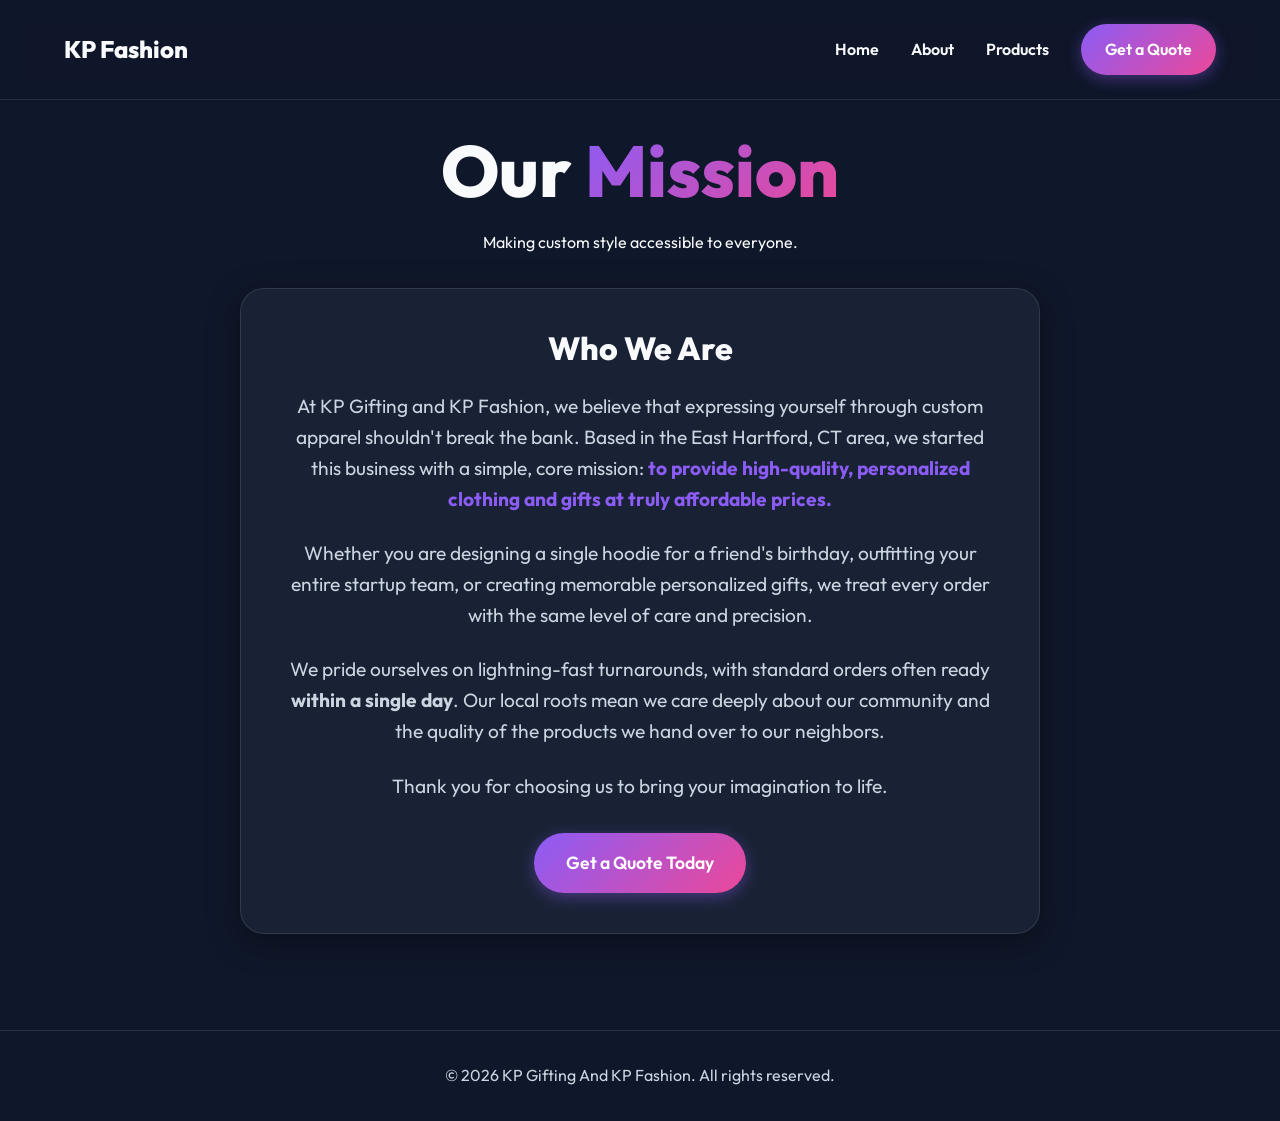
==== about.html @ 2b7a077d "Add trust elements: Pricing, Testimonials, About page, Shipping info" ====
<!DOCTYPE html>
<html lang="en">
<head>
    <meta charset="UTF-8">
    <meta name="viewport" content="width=device-width, initial-scale=1.0">
    <title>About Us - KP Gifting And KP Fashion</title>
    <link rel="preconnect" href="https://fonts.googleapis.com">
    <link rel="preconnect" href="https://fonts.gstatic.com" crossorigin>
    <link href="https://fonts.googleapis.com/css2?family=Outfit:wght@300;400;600;800&display=swap" rel="stylesheet">
    <link rel="stylesheet" href="css/styles.css">
    <style>
        .about-content {
            max-width: 800px;
            margin: 0 auto 6rem;
            text-align: center;
            font-size: 1.2rem;
            color: var(--color-text-muted);
        }
        .page-header {
            text-align: center;
            padding: 8rem 0 2rem;
        }
    </style>
</head>
<body>
    <nav class="navbar">
        <div class="logo"><a href="index.html">KP Fashion</a></div>
        <ul class="nav-links">
            <li><a href="index.html">Home</a></li>
            <li><a href="about.html">About</a></li>
            <li><a href="products.html">Products</a></li>
            <li><a href="quote.html" class="btn btn-primary">Get a Quote</a></li>
        </ul>
    </nav>

    <div class="page-header">
        <div class="container">
            <h1 class="hero-title reveal">Our <span class="gradient-text">Mission</span></h1>
            <p class="reveal">Making custom style accessible to everyone.</p>
        </div>
    </div>

    <section class="container">
        <div class="glass-card reveal about-content">
            <h2 style="font-size: 2rem; color: var(--color-text); margin-bottom: 1.5rem;">Who We Are</h2>
            <p style="margin-bottom: 1.5rem;">At KP Gifting and KP Fashion, we believe that expressing yourself through custom apparel shouldn't break the bank. Based in the East Hartford, CT area, we started this business with a simple, core mission: <strong style="color: var(--color-primary);">to provide high-quality, personalized clothing and gifts at truly affordable prices.</strong></p>
            <p style="margin-bottom: 1.5rem;">Whether you are designing a single hoodie for a friend's birthday, outfitting your entire startup team, or creating memorable personalized gifts, we treat every order with the same level of care and precision.</p>
            <p style="margin-bottom: 1.5rem;">We pride ourselves on lightning-fast turnarounds, with standard orders often ready <strong>within a single day</strong>. Our local roots mean we care deeply about our community and the quality of the products we hand over to our neighbors.</p>
            <p>Thank you for choosing us to bring your imagination to life.</p>
            
            <a href="quote.html" class="btn btn-primary btn-large mt-2">Get a Quote Today</a>
        </div>
    </section>

    <footer class="footer">
        <div class="container">
            <p>&copy; 2026 KP Gifting And KP Fashion. All rights reserved.</p>
        </div>
    </footer>

    <script src="js/main.js"></script>
</body>
</html>
---- css/styles.css ----
:root {
    --color-bg: #0f172a;
    --color-surface: rgba(30, 41, 59, 0.7);
    --color-primary: #8b5cf6;
    --color-secondary: #ec4899;
    --color-text: #f8fafc;
    --color-text-muted: #cbd5e1;
    --glass-border: rgba(255, 255, 255, 0.1);
    --glass-shadow: 0 8px 32px 0 rgba(0, 0, 0, 0.37);
    --transition: all 0.3s cubic-bezier(0.25, 0.8, 0.25, 1);
}

* {
    margin: 0;
    padding: 0;
    box-sizing: border-box;
}

body {
    font-family: 'Outfit', sans-serif;
    background-color: var(--color-bg);
    color: var(--color-text);
    line-height: 1.6;
    overflow-x: hidden;
}

a {
    text-decoration: none;
    color: inherit;
}

ul {
    list-style: none;
}

.container {
    max-width: 1200px;
    margin: 0 auto;
    padding: 0 2rem;
}

.section-padding {
    padding: 6rem 0;
}

/* Typography */
h1, h2, h3 {
    font-weight: 800;
    line-height: 1.2;
}

.gradient-text {
    background: linear-gradient(135deg, var(--color-primary), var(--color-secondary));
    -webkit-background-clip: text;
    -webkit-text-fill-color: transparent;
    background-clip: text;
}

.section-title {
    font-size: 3rem;
    text-align: center;
    margin-bottom: 3rem;
}

/* Navbar */
.navbar {
    display: flex;
    justify-content: space-between;
    align-items: center;
    padding: 1.5rem 5%;
    position: fixed;
    top: 0;
    width: 100%;
    z-index: 100;
    backdrop-filter: blur(10px);
    -webkit-backdrop-filter: blur(10px);
    background: rgba(15, 23, 42, 0.8);
    border-bottom: 1px solid var(--glass-border);
}

.logo {
    font-size: 1.5rem;
    font-weight: 800;
    color: var(--color-text);
}

.nav-links {
    display: flex;
    gap: 2rem;
    align-items: center;
}

.nav-links a {
    font-weight: 600;
    transition: var(--transition);
}

.nav-links a:hover {
    color: var(--color-primary);
}

/* Buttons */
.btn {
    display: inline-block;
    padding: 0.8rem 1.5rem;
    border-radius: 50px;
    font-weight: 600;
    cursor: pointer;
    transition: var(--transition);
    border: none;
    font-family: inherit;
}

.btn-primary {
    background: linear-gradient(135deg, var(--color-primary), var(--color-secondary));
    color: white;
    box-shadow: 0 4px 15px rgba(139, 92, 246, 0.4);
}

.btn-primary:hover {
    transform: translateY(-2px);
    box-shadow: 0 6px 20px rgba(139, 92, 246, 0.6);
}

.btn-outline {
    background: transparent;
    border: 2px solid var(--color-text);
    color: var(--color-text);
}

.btn-outline:hover {
    background: var(--color-text);
    color: var(--color-bg);
}

.btn-large {
    padding: 1rem 2rem;
    font-size: 1.1rem;
}

.mt-2 {
    margin-top: 2rem;
}

/* Hero Section */
.hero {
    min-height: 100vh;
    display: flex;
    align-items: center;
    justify-content: center;
    position: relative;
    overflow: hidden;
    padding-top: 80px;
}

.hero-content {
    text-align: center;
    z-index: 10;
    max-width: 800px;
    padding: 0 2rem;
}

.hero-title {
    font-size: 4.5rem;
    margin-bottom: 1rem;
    animation: fadeInUp 1s ease-out;
}

.hero-subtitle {
    font-size: 1.2rem;
    color: var(--color-text-muted);
    margin-bottom: 2.5rem;
    animation: fadeInUp 1s ease-out 0.2s both;
}

.hero-cta {
    display: flex;
    gap: 1rem;
    justify-content: center;
    animation: fadeInUp 1s ease-out 0.4s both;
}

/* Hero Background Image */
.hero-background {
    position: absolute;
    top: 0;
    left: 0;
    width: 100%;
    height: 100%;
    z-index: 1;
    background: linear-gradient(rgba(15, 23, 42, 0.7), rgba(15, 23, 42, 0.9)), url('../images/hero_bg.png') center/cover no-repeat;
}

/* Glassmorphism Cards */
.glass-card {
    background: var(--color-surface);
    backdrop-filter: blur(16px);
    -webkit-backdrop-filter: blur(16px);
    border: 1px solid var(--glass-border);
    border-radius: 24px;
    padding: 2.5rem;
    box-shadow: var(--glass-shadow);
    transition: var(--transition);
}

.glass-card:hover {
    transform: translateY(-10px);
    border-color: rgba(255, 255, 255, 0.2);
}

/* Services Section */
.grid {
    display: grid;
    gap: 2rem;
}

.services-grid {
    grid-template-columns: repeat(auto-fit, minmax(300px, 1fr));
}

.card-icon {
    width: 100%;
    height: 200px;
    margin-bottom: 1.5rem;
    border-radius: 12px;
    overflow: hidden;
}

.card-icon img {
    width: 100%;
    height: 100%;
    object-fit: cover;
    transition: var(--transition);
}

.glass-card:hover .card-icon img {
    transform: scale(1.05);
}

.services h3 {
    font-size: 1.5rem;
    margin-bottom: 1rem;
}

.services p {
    color: var(--color-text-muted);
}

/* Location Section */
.dark-section {
    background: rgba(0, 0, 0, 0.2);
}

.location-content {
    max-width: 600px;
    margin: 0 auto;
    text-align: center;
}

.location-info h3 {
    font-size: 2rem;
    margin-bottom: 1rem;
}

.location-info p {
    font-size: 1.2rem;
    color: var(--color-text-muted);
    margin-bottom: 0.5rem;
}

/* Footer */
.footer {
    text-align: center;
    padding: 2rem 0;
    border-top: 1px solid var(--glass-border);
    color: var(--color-text-muted);
}

/* Animations */
@keyframes fadeInUp {
    from {
        opacity: 0;
        transform: translateY(30px);
    }
    to {
        opacity: 1;
        transform: translateY(0);
    }
}

@keyframes float {
    0% {
        transform: translate(0, 0) scale(1);
    }
    100% {
        transform: translate(50px, 50px) scale(1.1);
    }
}

.reveal {
    opacity: 0;
    transform: translateY(50px);
    transition: all 0.8s ease-out;
}

.reveal.active {
    opacity: 1;
    transform: translateY(0);
}

/* Responsive */
@media (max-width: 768px) {
    .hero-title {
        font-size: 3rem;
    }
    .hero-cta {
        flex-direction: column;
    }
    .nav-links {
        display: none; /* Add a hamburger menu later if needed */
    }
}

/* Portfolio Section */
.portfolio-grid {
    display: grid;
    grid-template-columns: repeat(auto-fit, minmax(300px, 1fr));
    gap: 2rem;
}

.portfolio-item {
    border-radius: 16px;
    overflow: hidden;
    height: 350px;
    position: relative;
    box-shadow: var(--glass-shadow);
}

.portfolio-item img {
    width: 100%;
    height: 100%;
    object-fit: cover;
    transition: var(--transition);
}

.portfolio-item:hover img {
    transform: scale(1.05);
}
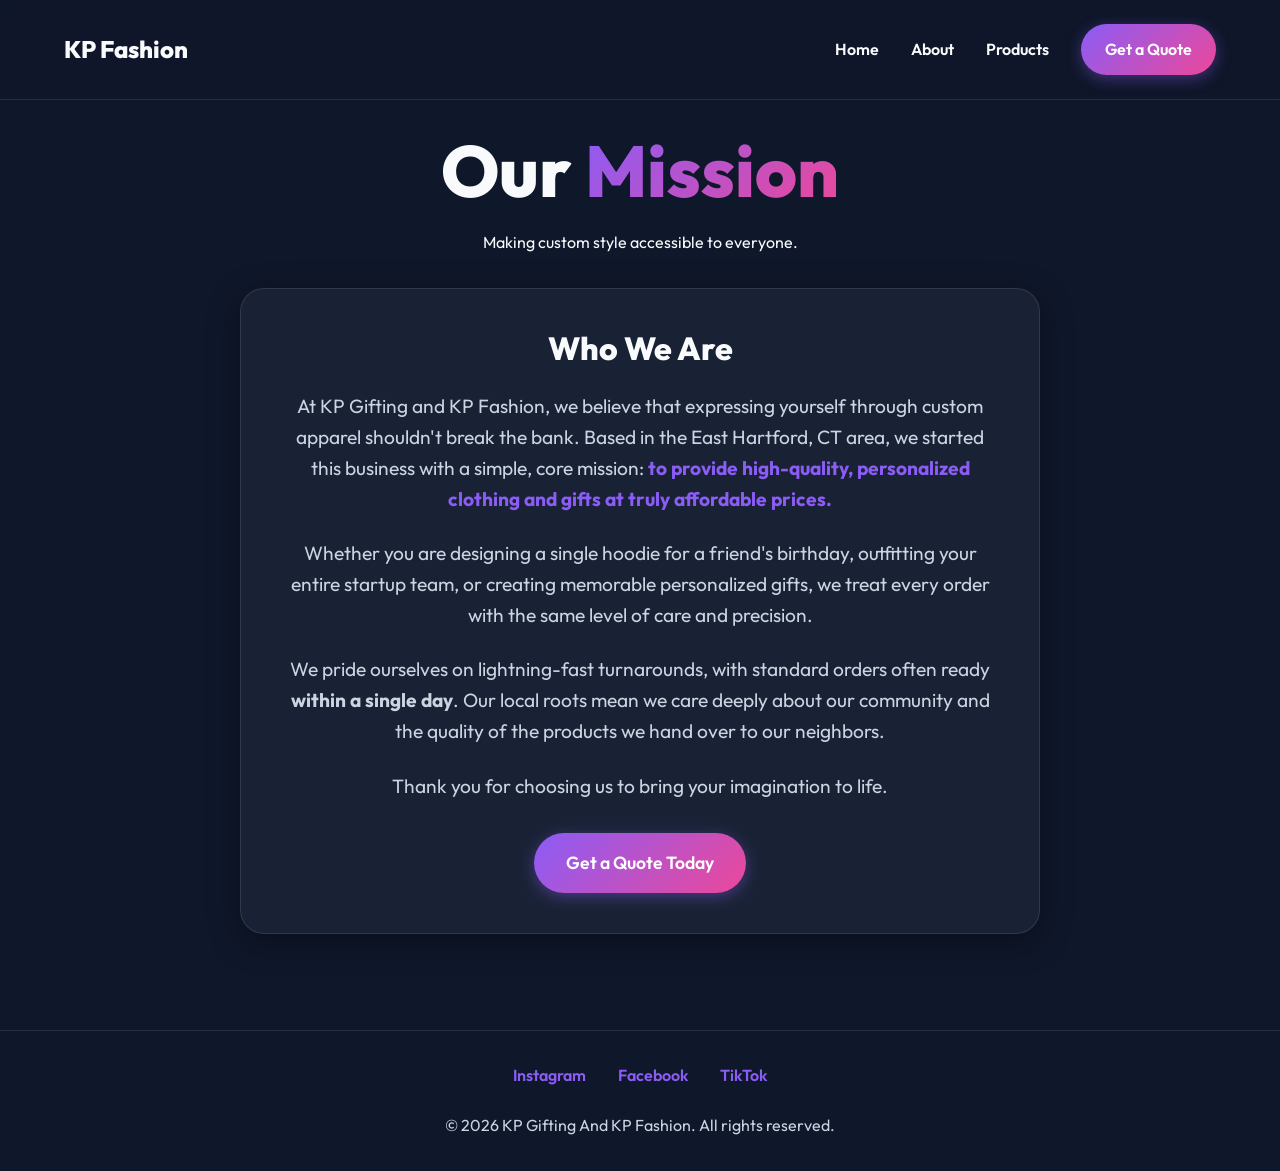
==== commit 97c81b0c: "Update contact section, enrich quote form, and add social media links" ====
--- a/about.html
+++ b/about.html
@@ -54,6 +54,11 @@
 
     <footer class="footer">
         <div class="container">
+            <div style="margin-bottom: 1.5rem; display: flex; justify-content: center; gap: 2rem;">
+                <a href="https://instagram.com" target="_blank" style="font-weight: 600; color: var(--color-primary);">Instagram</a>
+                <a href="https://facebook.com" target="_blank" style="font-weight: 600; color: var(--color-primary);">Facebook</a>
+                <a href="https://tiktok.com" target="_blank" style="font-weight: 600; color: var(--color-primary);">TikTok</a>
+            </div>
             <p>&copy; 2026 KP Gifting And KP Fashion. All rights reserved.</p>
         </div>
     </footer>
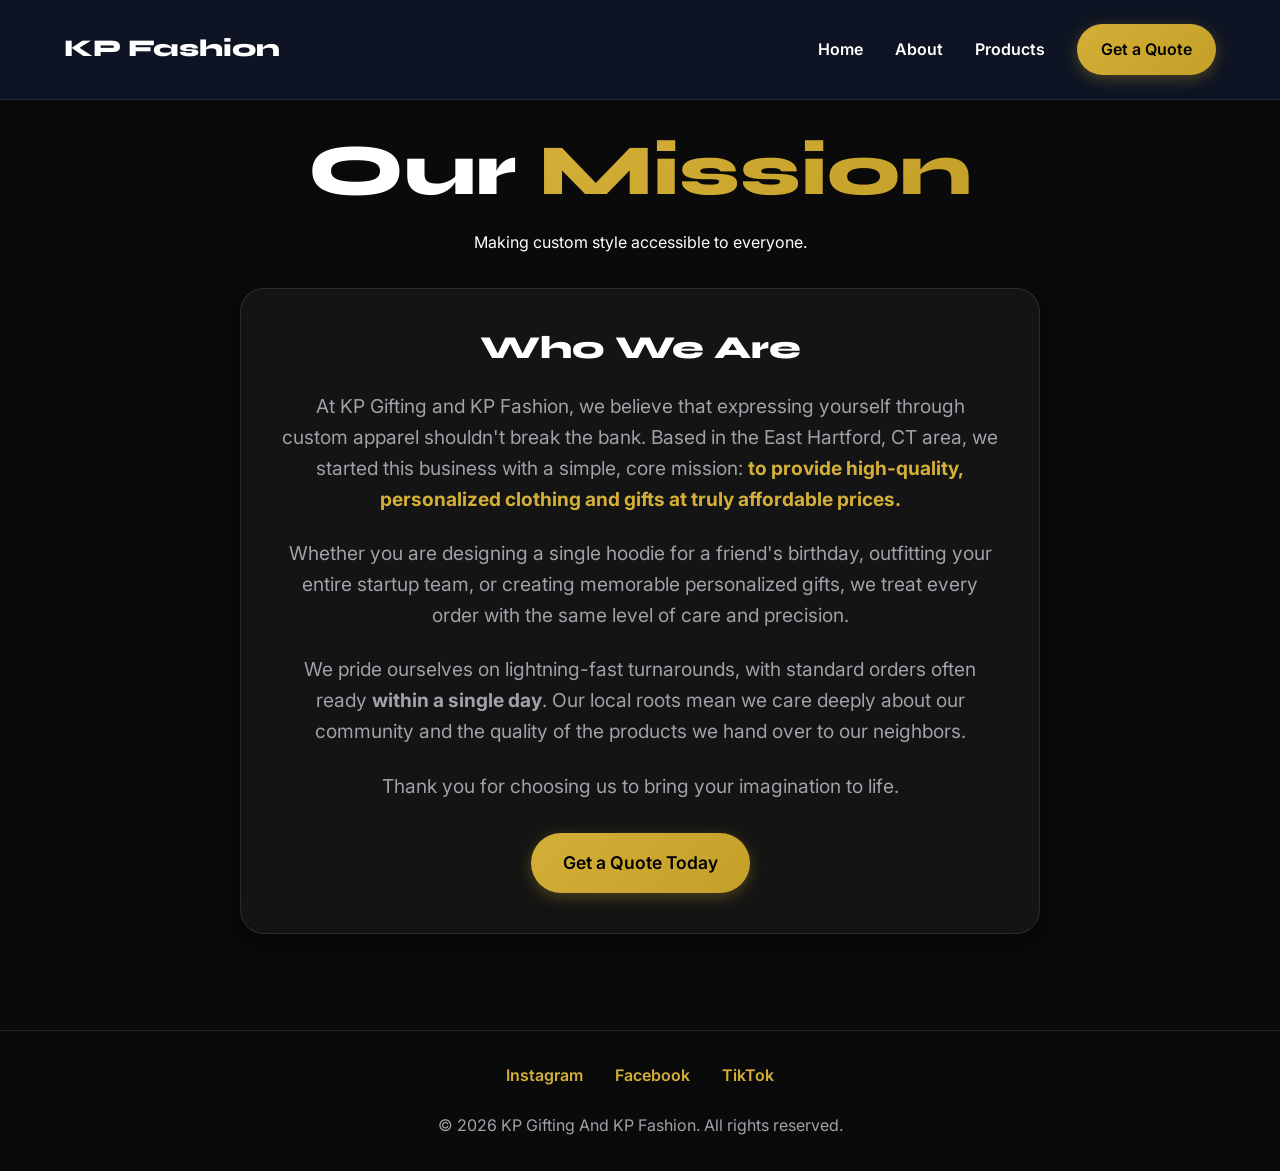
==== commit 1439d88b: "Branding update: Option A (Gold/Black), Inter/Syne fonts, and SEO meta updates" ====
--- a/about.html
+++ b/about.html
@@ -4,9 +4,10 @@
     <meta charset="UTF-8">
     <meta name="viewport" content="width=device-width, initial-scale=1.0">
     <title>About Us - KP Gifting And KP Fashion</title>
+    <meta name="description" content="Learn about KP Fashion and our mission to provide high-quality, personalized custom clothing and gifts at affordable prices.">
     <link rel="preconnect" href="https://fonts.googleapis.com">
     <link rel="preconnect" href="https://fonts.gstatic.com" crossorigin>
-    <link href="https://fonts.googleapis.com/css2?family=Outfit:wght@300;400;600;800&display=swap" rel="stylesheet">
+    <link href="https://fonts.googleapis.com/css2?family=Inter:wght@400;500;600&family=Syne:wght@700;800&display=swap" rel="stylesheet">
     <link rel="stylesheet" href="css/styles.css">
     <style>
         .about-content {
--- a/css/styles.css
+++ b/css/styles.css
@@ -1,13 +1,13 @@
 :root {
-    --color-bg: #0f172a;
-    --color-surface: rgba(30, 41, 59, 0.7);
-    --color-primary: #8b5cf6;
-    --color-secondary: #ec4899;
-    --color-text: #f8fafc;
-    --color-text-muted: #cbd5e1;
+    --color-bg: #0a0a0a;
+    --color-surface: rgba(23, 23, 23, 0.8);
+    --color-primary: #d4af37;
+    --color-secondary: #c5a028;
+    --color-text: #ffffff;
+    --color-text-muted: #a1a1aa;
     --glass-border: rgba(255, 255, 255, 0.1);
-    --glass-shadow: 0 8px 32px 0 rgba(0, 0, 0, 0.37);
-    --transition: all 0.3s cubic-bezier(0.25, 0.8, 0.25, 1);
+    --glass-shadow: 0 8px 32px 0 rgba(0, 0, 0, 0.5);
+    --transition: all 0.4s cubic-bezier(0.25, 0.8, 0.25, 1);
 }
 
 * {
@@ -17,7 +17,7 @@
 }
 
 body {
-    font-family: 'Outfit', sans-serif;
+    font-family: 'Inter', sans-serif;
     background-color: var(--color-bg);
     color: var(--color-text);
     line-height: 1.6;
@@ -44,7 +44,8 @@
 }
 
 /* Typography */
-h1, h2, h3 {
+h1, h2, h3, h4, .logo {
+    font-family: 'Syne', sans-serif;
     font-weight: 800;
     line-height: 1.2;
 }
@@ -113,13 +114,13 @@
 
 .btn-primary {
     background: linear-gradient(135deg, var(--color-primary), var(--color-secondary));
-    color: white;
-    box-shadow: 0 4px 15px rgba(139, 92, 246, 0.4);
+    color: #000;
+    box-shadow: 0 4px 15px rgba(212, 175, 55, 0.3);
 }
 
 .btn-primary:hover {
     transform: translateY(-2px);
-    box-shadow: 0 6px 20px rgba(139, 92, 246, 0.6);
+    box-shadow: 0 6px 20px rgba(212, 175, 55, 0.6);
 }
 
 .btn-outline {
@@ -204,8 +205,9 @@
 }
 
 .glass-card:hover {
-    transform: translateY(-10px);
-    border-color: rgba(255, 255, 255, 0.2);
+    transform: translateY(-5px);
+    border-color: rgba(212, 175, 55, 0.4);
+    box-shadow: 0 12px 40px rgba(0, 0, 0, 0.6);
 }
 
 /* Services Section */
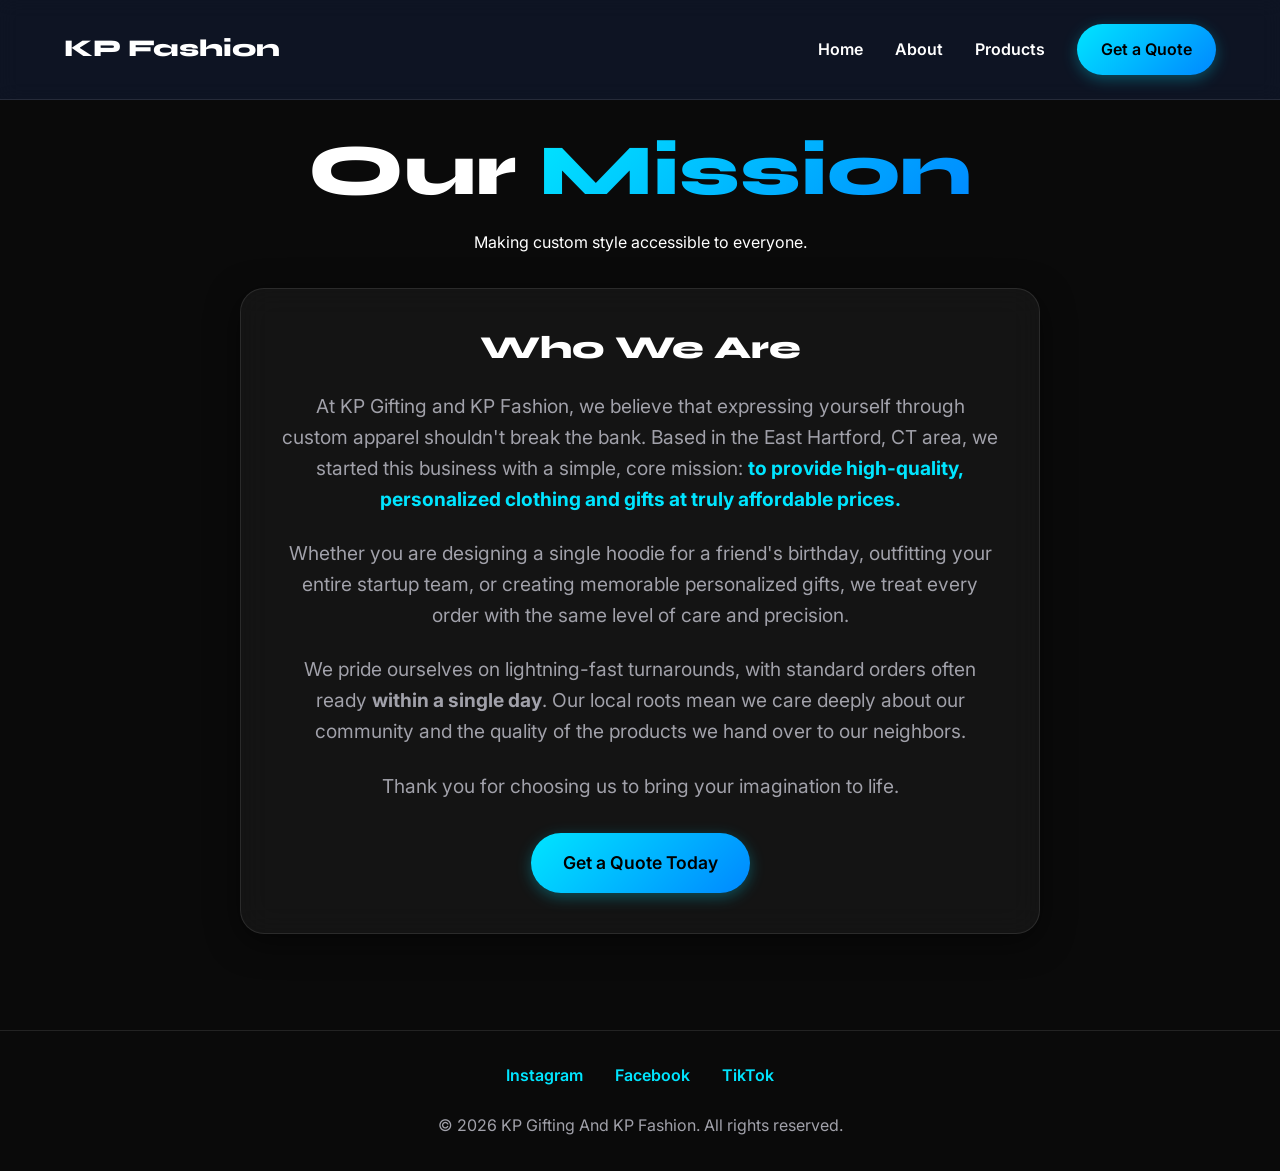
==== commit 76789a6a: "Fix CSS caching issue by adding version query parameter" ====
--- a/about.html
+++ b/about.html
@@ -8,7 +8,7 @@
     <link rel="preconnect" href="https://fonts.googleapis.com">
     <link rel="preconnect" href="https://fonts.gstatic.com" crossorigin>
     <link href="https://fonts.googleapis.com/css2?family=Inter:wght@400;500;600&family=Syne:wght@700;800&display=swap" rel="stylesheet">
-    <link rel="stylesheet" href="css/styles.css">
+    <link rel="stylesheet" href="css/styles.css?v=2">
     <style>
         .about-content {
             max-width: 800px;
--- a/css/styles.css
+++ b/css/styles.css
@@ -1,8 +1,8 @@
 :root {
     --color-bg: #0a0a0a;
     --color-surface: rgba(23, 23, 23, 0.8);
-    --color-primary: #d4af37;
-    --color-secondary: #c5a028;
+    --color-primary: #00E5FF;
+    --color-secondary: #0088FF;
     --color-text: #ffffff;
     --color-text-muted: #a1a1aa;
     --glass-border: rgba(255, 255, 255, 0.1);
@@ -115,12 +115,12 @@
 .btn-primary {
     background: linear-gradient(135deg, var(--color-primary), var(--color-secondary));
     color: #000;
-    box-shadow: 0 4px 15px rgba(212, 175, 55, 0.3);
+    box-shadow: 0 4px 15px rgba(0, 229, 255, 0.3);
 }
 
 .btn-primary:hover {
     transform: translateY(-2px);
-    box-shadow: 0 6px 20px rgba(212, 175, 55, 0.6);
+    box-shadow: 0 6px 20px rgba(0, 229, 255, 0.6);
 }
 
 .btn-outline {
@@ -206,8 +206,8 @@
 
 .glass-card:hover {
     transform: translateY(-5px);
-    border-color: rgba(212, 175, 55, 0.4);
-    box-shadow: 0 12px 40px rgba(0, 0, 0, 0.6);
+    border-color: rgba(0, 229, 255, 0.4);
+    box-shadow: 0 12px 40px rgba(0, 229, 255, 0.15);
 }
 
 /* Services Section */
